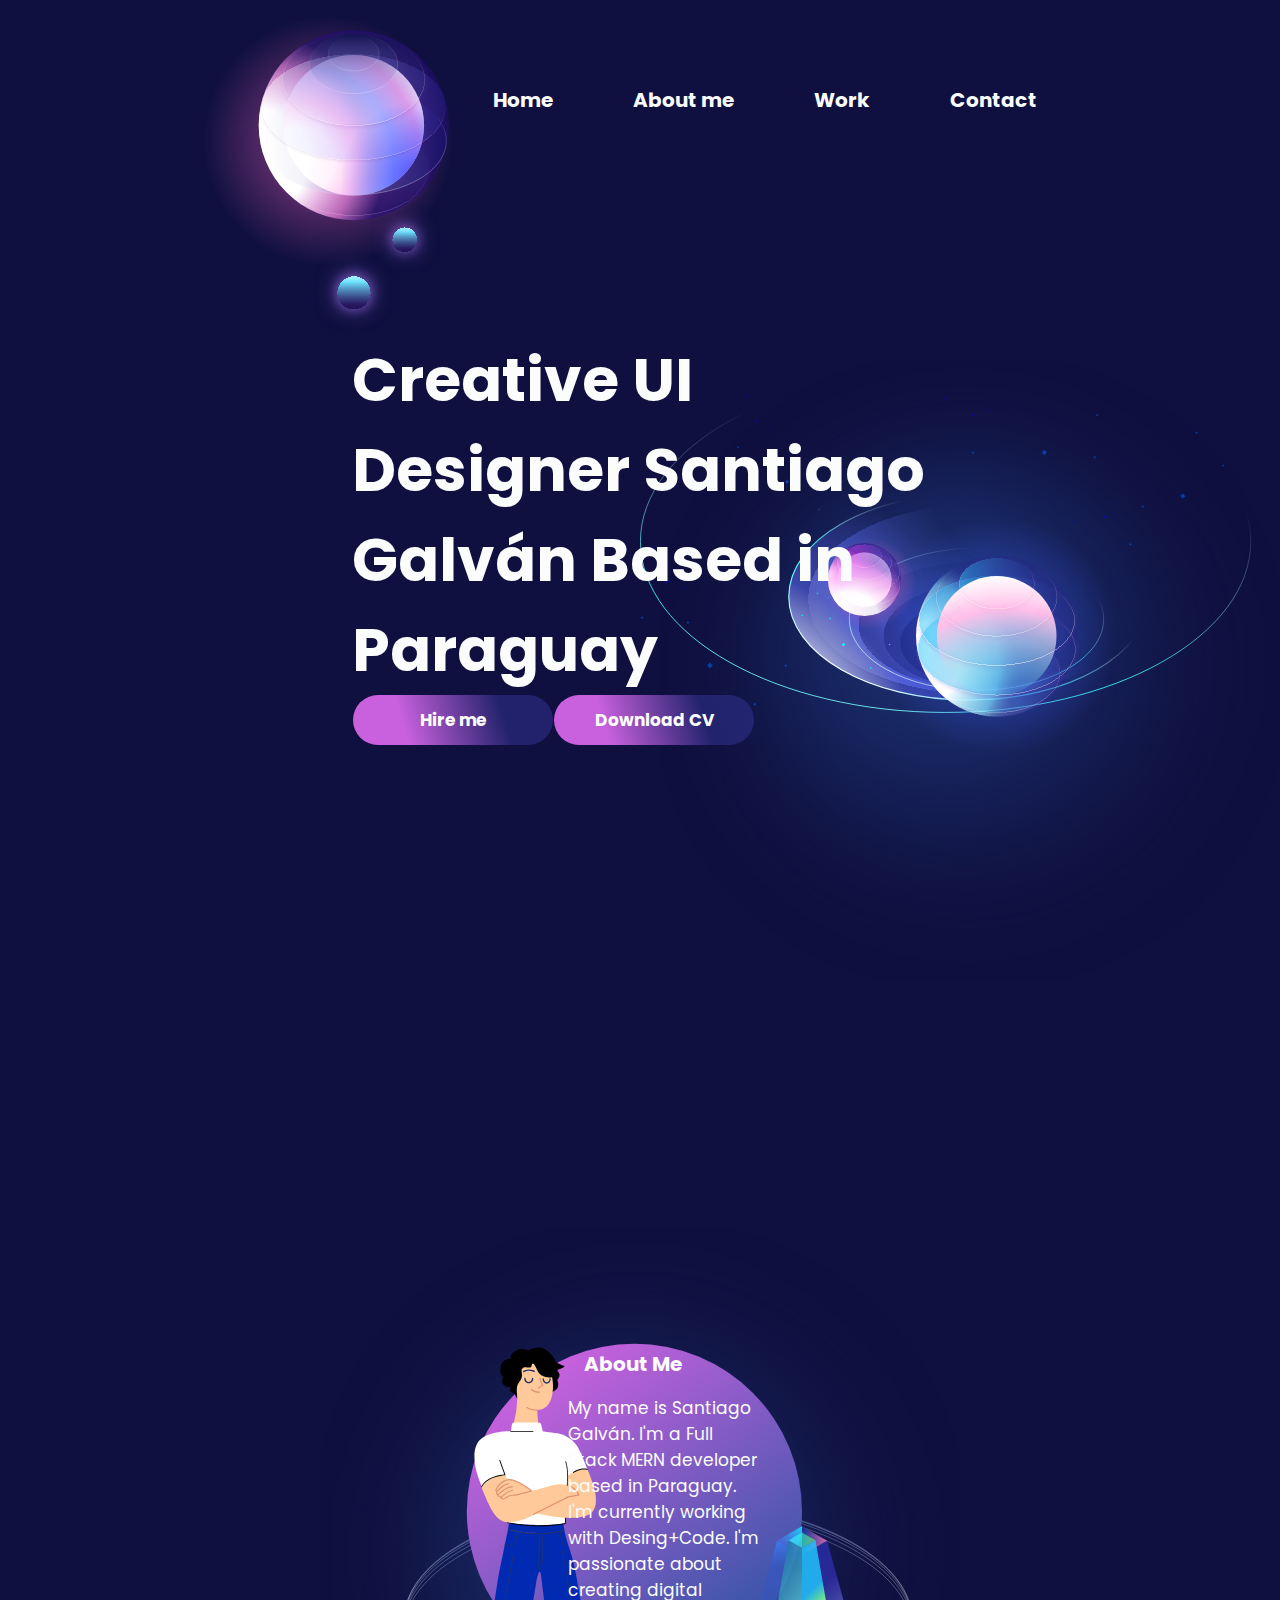
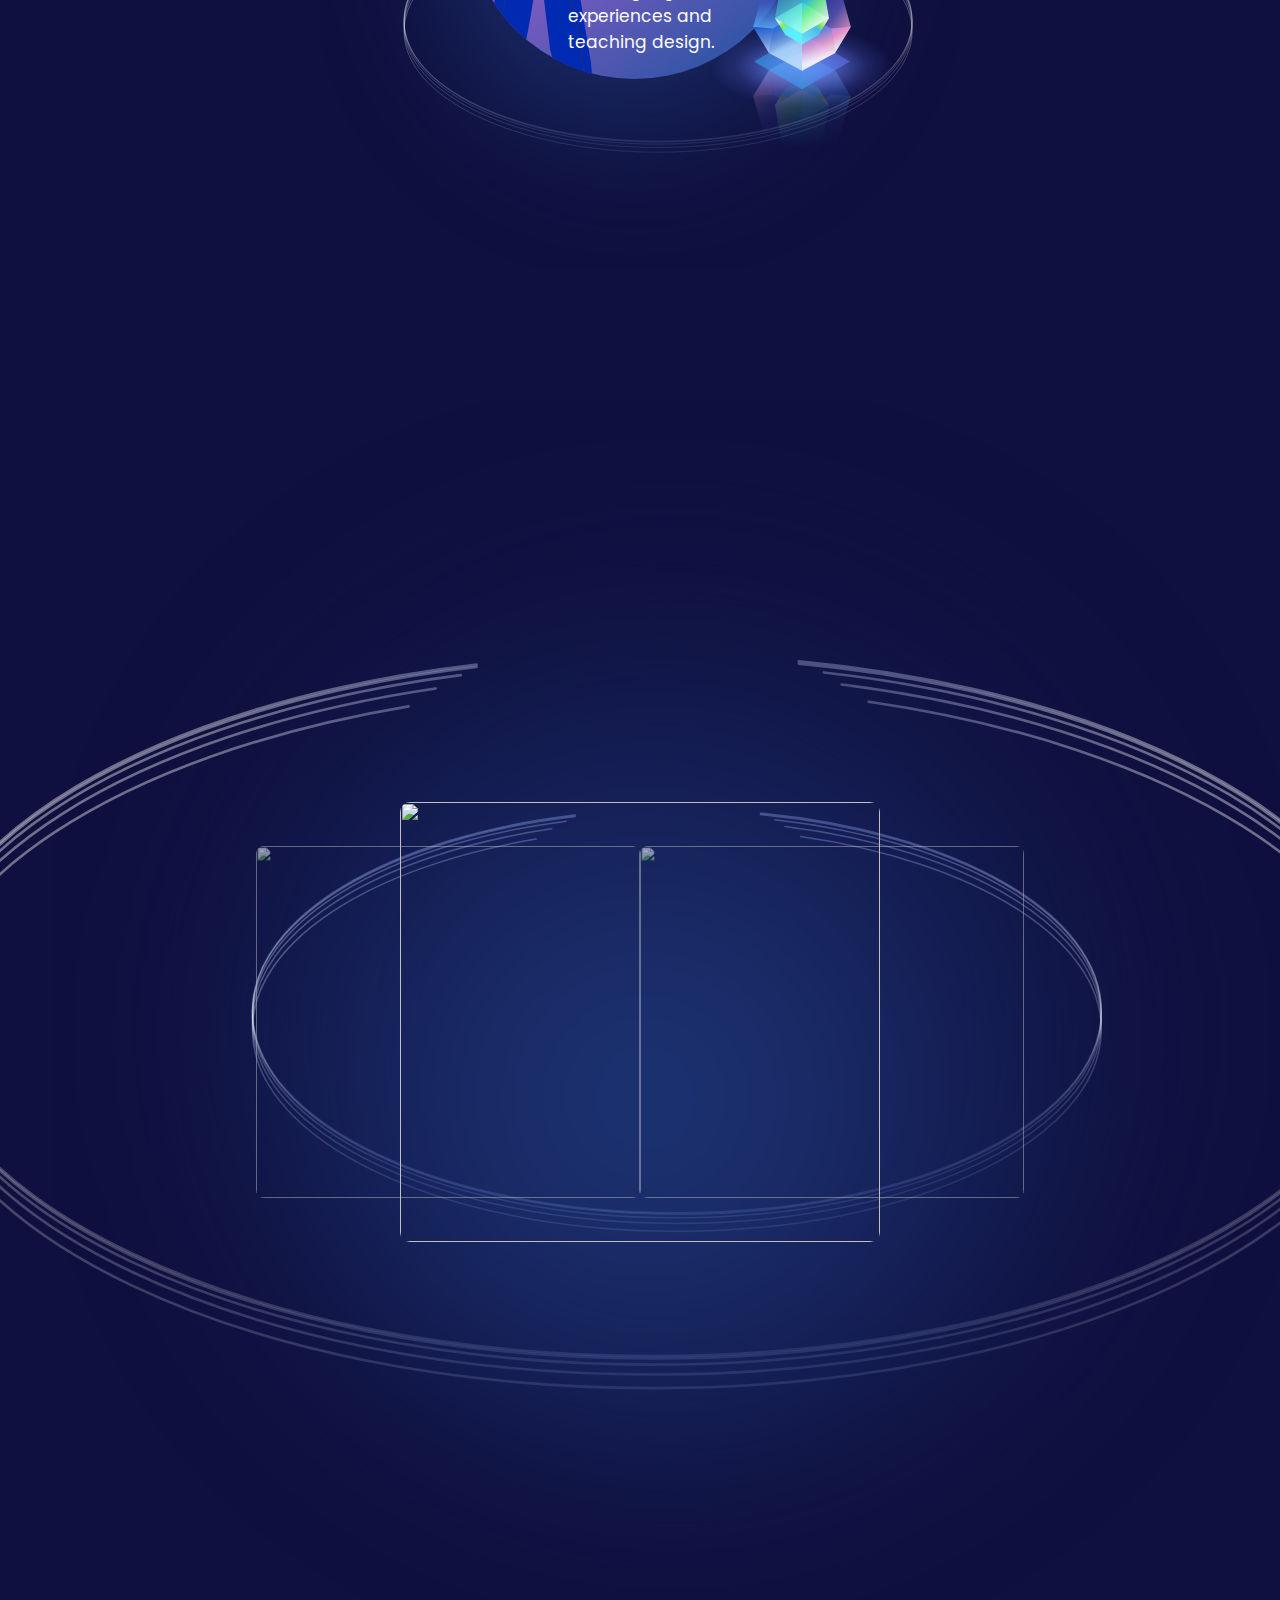
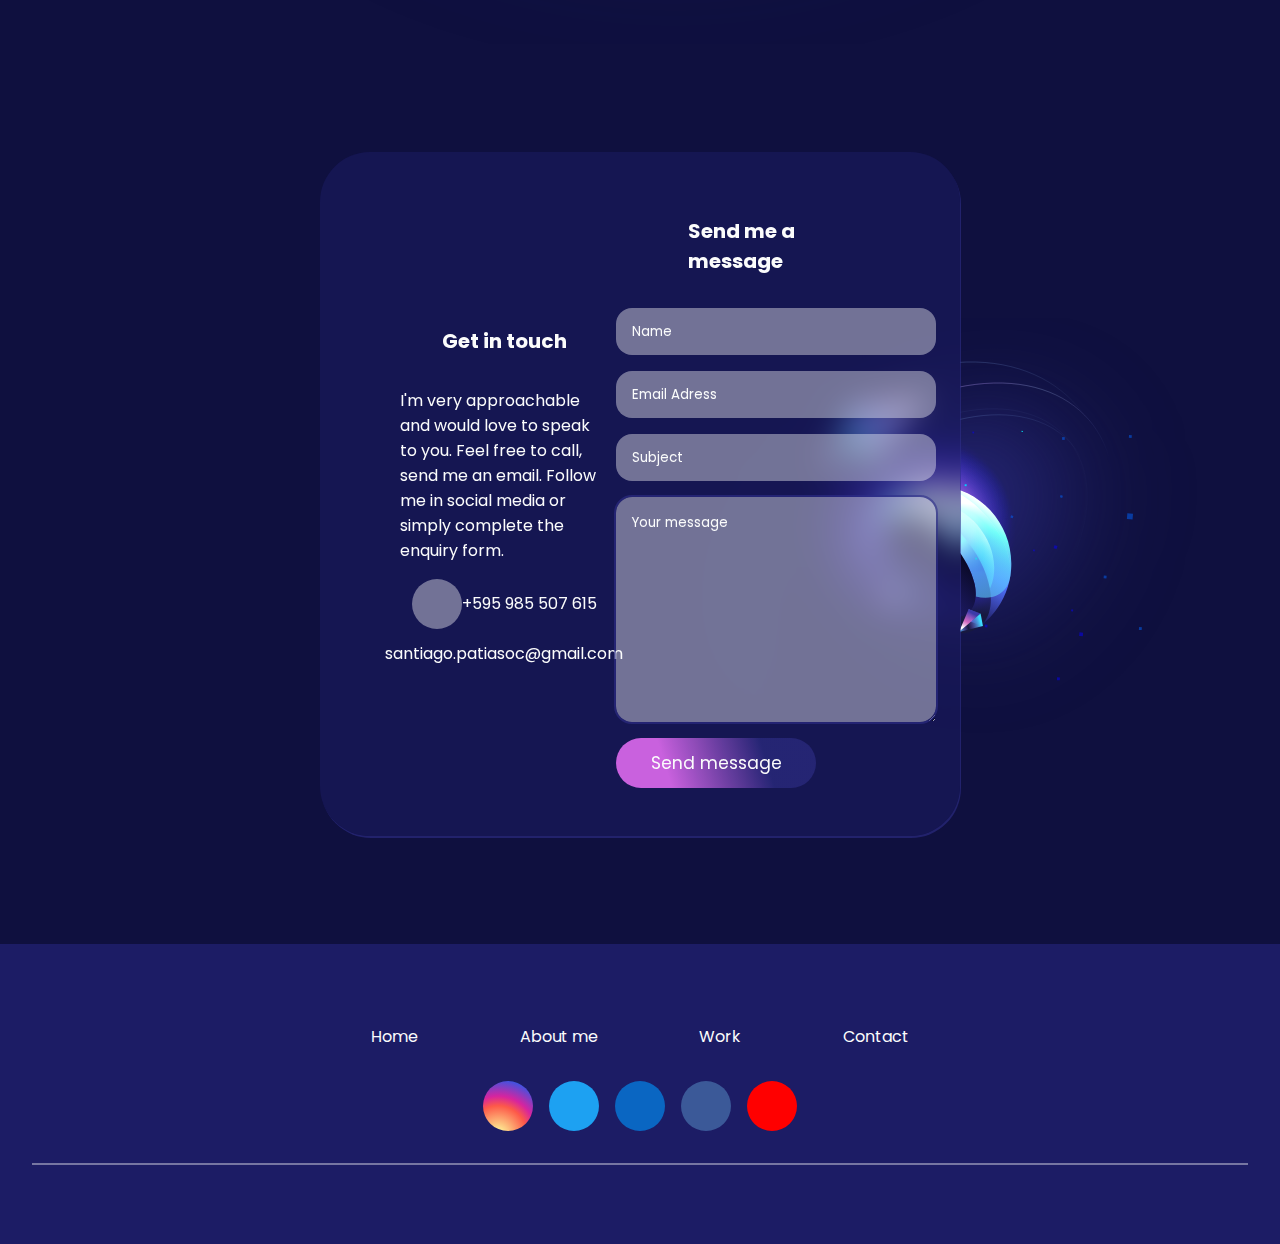
==== index.html @ 0251ba66 "1921" ====
<!DOCTYPE html>
<html lang="en">
<head>
    <meta charset="UTF-8">
    <meta http-equiv="X-UA-Compatible" content="IE=edge">
    <meta name="viewport" content="width=device-width, initial-scale=1.0">
    <link rel="stylesheet" href="./src/css/styles.css">

    <script src="https://kit.fontawesome.com/a4b82f8149.js" crossorigin="anonymous"></script>
    <!-- <script src="https://code.jquery.com/jquery-3.5.1.min.js" integrity="sha256-9/aliU8dGd2tb6OSsuzixeV4y/faTqgFtohetphbbj0=" crossorigin="anonymous"></script> -->
    <!-- borrar -->

    <title>Santiago's Portfolio</title>
</head>
<body>

    <!-- <div id="particles-js"> -->
    <!-- borrar -->

    <header>
        <!-- <div class="icon_close">X</div> -->
        <!-- BORRAR -->

        <span class="cont-img-header">
            <img src="./src/img/Illustration 1.svg" alt="">
        </span>
        <nav class="navbar">
            <ul>
                <li><a href="#home">Home</a></li>
                <li><a href="#about">About me</a></li>
                <li><a href="#work">Work</a></li>
                <li><a href="#contact">Contact</a></li>
            </ul>
        </nav>

    </header>

    <main>
        <!-- HOME -->
        <section id="home">
            
            <div class="home-text">
                <p>Creative UI Designer Santiago Galván Based in Paraguay</p>
                <div class="container-btn">
                    <div class="buttom">Hire me</div>
                    <div class="buttom">Download CV</div>
                </div>
            </div>

            <div class="img-container-home">
                <span class="img-home">
                    <img src="./src/img/Illustration 2.svg" alt="">
                </span>
            </div>
        </section>
        <!-- FIN_HOME -->

        <!-- ABOUT_ME -->
        <section id="about">
            <div class="aboutMe">
                <span class="aboutMe-text">
                    <h3>About Me</h3>
                    <p>My name is Santiago Galván. I'm a Full Stack MERN developer based in Paraguay. I'm currently working with Desing+Code. I'm passionate about creating digital experiences and teaching design.</p>
                </span>
            </div>
			<div class="img-container-about">
                    <img src="./src/img/Illustration - Man version.svg" alt="">
            </div>
        </section>
        <!-- FIN_ABOUT_ME -->

        <!-- MY_WORK -->
        <section id="work">
                <div class="container__slider">
                    <div class="work-container-slide">
                        <input type="radio" name="slider" id="item-1" checked>
                        <input type="radio" name="slider" id="item-2">
                        <input type="radio" name="slider" id="item-3">
            
                        <div class="cards">
                            <label class="card" for="item-1" id="selector-1">
                                <img src="https://syspree.com/wp-content/uploads/2022/09/What-is-an-interface-for-users.webp">
                            </label>
                            <label class="card" for="item-2" id="selector-2">
                                <img src="https://cdn.dribbble.com/userupload/2837889/file/original-324b267be5f0f3fc0b7f1242872d6e3b.jpg?resize=400x0">
                            </label>
                            <label class="card" for="item-3" id="selector-3">
                                <img src="https://i.pinimg.com/736x/de/cf/f0/decff0dd4cb679eb1a94dfb4b1c605c9.jpg">
                            </label>
            
                        </div>
                    </div>
                </div>
                <div class="img-container-work">
                        <img src="./src/img/Background.svg" alt="">
                </div>
    
        </section>
        <!-- FIN_MY_WORK -->
        
        <!-- CONTACT -->
        <section id="contact">
            <div class="contact-form">
                <span class="text-contact">
                    <h3>Get in touch</h3>
                    <p>
                        I'm very approachable and would love to speak to you. Feel free to call, send me an email.  Follow me in social media or simply complete the enquiry form.
                    </p>
                    <div class="contact-">
                        <div class="align">
                            <p>
                                <div class="icon">
                                    <i class="fa-solid fa-phone"></i>
                                </div>
                                +595 985 507 615
                            </p>
                        </div>
                        <div class="align">
                            <p>
                                <div class="icon">
                                    <i class="fa-solid fa-envelope"></i>
                                </div>
                                santiago.patiasoc@gmail.com
                            </p>
                        </div>
                    </div>
                </span>
                <span>
                    <h3>Send me a message</h3>
                    <form class="form-style" method="get">
                            <input class="input-form" type="text" name="name" placeholder="Name">
                            <input class="input-form" type="text" name="email" placeholder="Email Adress">
                            <input class="input-form" type="text" name="subject" placeholder="Subject">
                            <textarea class="input-form" name = "description" placeholder="Your message"></textarea>
                            <input class="buttom" type="submit" value="Send message">
                    </form>
                </span>
            </div>
            <div class="img-footer">
                <img src="./src/img/Illustration 3.svg" alt="">
            </div>
        </section>
        <!-- FIN_CONTACT -->
    </main>

    <footer>
        <nav class="navbar footer-nav">
            <ul>
                <li><a href="#home"><i class="fa-solid fa-house"></i> Home</a></li>
                <li><a href="#about"><i class="fa-solid fa-user"></i> About me</a></li>
                <li><a href="#work"><i class="fa-solid fa-briefcase"></i> Work</a></li>
                <li><a href="#contact"><i class="fa-solid fa-phone"></i> Contact</a></li>
            </ul>
        </nav>
        <nav class="navbar footer-nav footer-nav__icons">
            <ul>
                <li><a href=""><i class="fa-brands fa-instagram"></i></a></li>
                <li><a href=""><i class="fa-brands fa-twitter"></i></a></li>
                <li><a href=""><i class="fa-brands fa-linkedin-in"></i></a></li>
                <li><a href=""><i class="fa-brands fa-facebook-f"></i></a></li>
                <li><a href=""><i class="fa-brands fa-youtube"></i></a></li>
            </ul>
        </nav>
        <hr>
    </footer>

    <!-- </div> -->
    <!-- <script src="./js/app.js"></script>
    <script src="./js/plugins/particles.js"></script>
    <script src="./js/plugins/app.js"></script> -->
    <!-- borrar -->

</body>
</html>
---- src/css/styles.css ----
@import url('https://fonts.googleapis.com/css2?family=Poppins&display=swap');

:root{
    --DefaultBG:#0F103F;
    --PrimaryContainerBG:#1C1C65;
    --SubtleBorder:rgba(47, 47, 138, 0.6);
    --PlaceHolderText:rgba(255, 255, 255, 0.4);
    --ElementContrast:rgb(181 249 253 / 0.42);
    --TertiaryText:rgba(0, 0, 0, 0.3);
    --SecondaryIcons:#C961DE;
    --SecondaryIt:#2954A3;
    --ElementConstrast:#FFFFFF;

    --MainTittle:60px;
    --title1:30px;
    --title2:20px;
    --Paragraf:17px;
    --text: #FBFCFC;
}

*{
    margin: 0;
    padding: 0;
    box-sizing: border-box;
}

body{
    background-color: #0F103F;
    font-family: 'Poppins', sans-serif;
    color: var(--text);
}

div{
    width: 100%;
    display: flex;
}

section{
    min-height: 100vh;
    min-width: 90vw;
    display: flex;
    justify-content: center;
    align-items: center;
    position: relative;
}

img{
    width: 100%;
}

a{
    text-decoration: none;
    color: var(--text);
}

h3{
    font-size: var(--title2);
    padding: 1rem;
}

hr{
    width: 95%;
    margin: 0 auto;
    border: 0.5px solid var(--PlaceHolderText);
}

body::-webkit-scrollbar{
    width: 10px;
    height: 10px;
}

body::-webkit-scrollbar-thumb{
    background: var(--PrimaryContainerBG);
}

body::-webkit-scrollbar-track{
    opacity: 0;
}

/* HEADER */

header{
    font-size: var(--title2);
    font-weight: bold;

    height: 200px;
    width: 100%;
    display: flex;
    flex-direction: row;
    justify-content:center;
    padding: 1rem;
}

.cont-img-header{
    justify-content: flex-start;
    width: 20%;
}

.navbar{
    width: 50%;
    display: flex;
    align-items: center;
}

.navbar ul{
    width: 100%;
    display: flex;
    justify-content: space-around;
    list-style: none;
}
/* FIN_HEADER */

/* HOME */
#home{
    overflow: hidden;
}

.home-text{
    font-size: var(--MainTittle);
    font-weight: bold;
    text-align: left;
    height: 70vh;
    width: 45vw;
    flex-direction: column;
    position: relative;z-index: 3;
}

.container-btn{
    display: flex;
    justify-content: space-around;
    position: relative;
    width: 70%;
}

.buttom{
    width: 200px;
    height: 50px;
    background:var(--SecondaryIcons);
    background: linear-gradient(73deg, var(--SecondaryIcons) 26%, var(--SubtleBorder) 74%);
    border-radius: 50px;
    border: 10px;
    font-size: var(--Paragraf);
    display: grid;
    place-content: center;
    position: relative;
    color: var(--text);
    font-family: 'Poppins', sans-serif;
}

.buttom:hover {
    background:var(--SubtleBorder);
    background: linear-gradient(73deg, var(--SubtleBorder) 26%, var(--SecondaryIcons) 74%);
}

.img-container-home{
    width: 50%;

    display: flex;
    align-items: flex-end;
    justify-content: flex-end;
    position: absolute;z-index: 2;
    margin-bottom: 0;
    right: 0;
}

.img-home{
    width: 50vw;
    max-width: 50vw;
    min-width: 10vw;

    margin-bottom: 0;
    right: 0;
}
/* FIN_HOME */

/* ABOUT_ME */

#about{
    align-items: center;
    justify-content: center;
    overflow: hidden;
    position: relative;
}

.aboutMe{
    display: grid;
    place-content: center;
}

.aboutMe-text{
    display: flex;
    flex-direction: column;
    justify-content: flex-start;
    align-items: flex-start;
    position: relative;z-index: 2;
    margin: -1rem 0 6rem 3rem;
}

.aboutMe h3{
    text-align: left;
    font-size: var(--title2);
    padding-bottom: 1rem;
}

.aboutMe p{
    text-align: left;
    font-size: var(--Paragraf);
    max-width: 15vw;
}

.img-container-about{
    position: absolute;z-index: 1;
    align-self: center;
    width: 50vw;
}
/* FIN_ABOUT_ME */

/* MY_WORK */  
.img-container-work{
    position: relative;z-index: -1;
    align-self: center;
    width: 100%;
}

.container__slider{
    max-width: 1000px;
    height: 500px;
    margin: auto;
    display: flex;
    align-items: center;
    justify-content: center;
    padding: 30px 10px;
    position: absolute;z-index: 0;
}

input[type=radio]{
    display: none;
}

.work-container-slide{
    width: 100%;
    max-width: 800px;
    height: 100%;
    max-height: 600px;
    transform-style: preserve-3d;
    display: flex;
    justify-content: center;
    align-items: center;
}

.cards{
    position: relative;
    width: 100%;
    height: 100%;
}

.card{
    position: absolute;
    width: 60%;
    height: 100%;
    left: 0;
    right: 0;
    margin: auto;
    cursor: pointer;
    transition: transform 0.4s cubic-bezier(0.165, 0.84, 0.44, 1);
}

#work img{
    width: 100%;
    height: 100%;
    border-radius: 10px;
    -o-object-fit: cover;
    object-fit: cover;
}


#item-2:checked ~ .cards #selector-1,
#item-1:checked ~ .cards #selector-3,
#item-3:checked ~ .cards #selector-2{
    transform: translateX(-40%) scale(0.8);
    opacity: 0.6;
    z-index: 0;
}

#item-3:checked ~ .cards #selector-1,
#item-1:checked ~ .cards #selector-2,
#item-2:checked ~ .cards #selector-3{
    transform: translateX(40%) scale(0.8);
    opacity: 0.6;
    z-index: 0;
}

#item-1:checked ~ .cards #selector-1,
#item-2:checked ~ .cards #selector-2,
#item-3:checked ~ .cards #selector-3{
    transform: translateX(0) scale(1);
    z-index: 1;
}

/* FIN_MY_WORK */

/* CONTACT */
#contact{
    justify-content: center;
    align-items: center;
    position: relative;
    overflow: hidden;
}

.contact-form{
    background-color: rgba(28, 28, 101, 0.5);
    -webkit-backdrop-filter: blur(15px);
    backdrop-filter: blur(15px);

    box-shadow: 1px 2px var(--SubtleBorder);
    width: 50vw;
    height: 60%;
    padding: 3rem;
    border-radius: 50px;
    display: flex;
    align-items: stretch;
    position: relative;z-index: 3;
}

.contact-form span{
    display: flex;
    width: 50%;
    align-items: center;
    justify-content: center;
    flex-direction: column;
    gap: 1rem;
    padding: 0 2rem;
}

.contact-{
    display: flex;
    flex-direction: column;
}

.align{
    flex-direction: row;
    align-items: center;
    justify-content: center;
}

.form-style{
    display: flex;
    gap: 1rem;
    flex-direction: column;
    align-items: flex-start;
}

.input-form{
    padding: 1rem;
    border-radius: 1rem;
    background: var(--PlaceHolderText);
    border: 0px;
    width: 25vw;
}

textarea{
    height: 25vh;
}

textarea, input:focus{
    outline: 2px solid var(--SubtleBorder);
}

::placeholder{
    color: var(--text);
    font-family: 'Poppins', sans-serif;
}

.img-footer{
    position: absolute;z-index: 2;
    overflow: hidden;
    width: 50vw;
    min-width: 20vw;
    margin-bottom: 0;
    right: 0;
}

/* FIN-CONTACT */

/* FOOTER */
footer{
    height: 300px;
    width: 100%;
    background-color: var(--PrimaryContainerBG);
    position: absolute;z-index: 1;
    display: flex;
    flex-direction: column;
    gap: 2rem;
    justify-content: center;
}

.footer-nav{
    width: 100%;
    justify-content: center;
}

.footer-nav ul{
    width: 50%;
}

.footer-nav__icons ul li i{
    width: 50px;
    height: 50px;
    border-radius: 100px;
    display: grid;
    place-content: center;
    font-size: 35px;
}

.footer-nav__icons ul{
    justify-content: center;
    gap: 1rem;
}

.fa-instagram{
    background: #d6249f;
    background: radial-gradient(circle at 30% 107%, #fdf497 0%, #fdf497 5%, #fd5949 45%,#d6249f 60%,#285AEB 90%);
}

.fa-twitter{
    background-color: #1DA1F2;
}

.fa-linkedin-in{
    background-color: #0A66C2;
}

.fa-facebook-f{
    background-color: #3b5998;
}
.fa-youtube{
    background-color: #FF0000;
}

.icon{
    width: 50px;
    height: 50px;
    background-color: var(--PlaceHolderText);
    border-radius: 30px;
    display: grid;
    place-content: center;
}

@media screen and (max-width: 600px) {
    body {
        background-color: olive;
    }
}
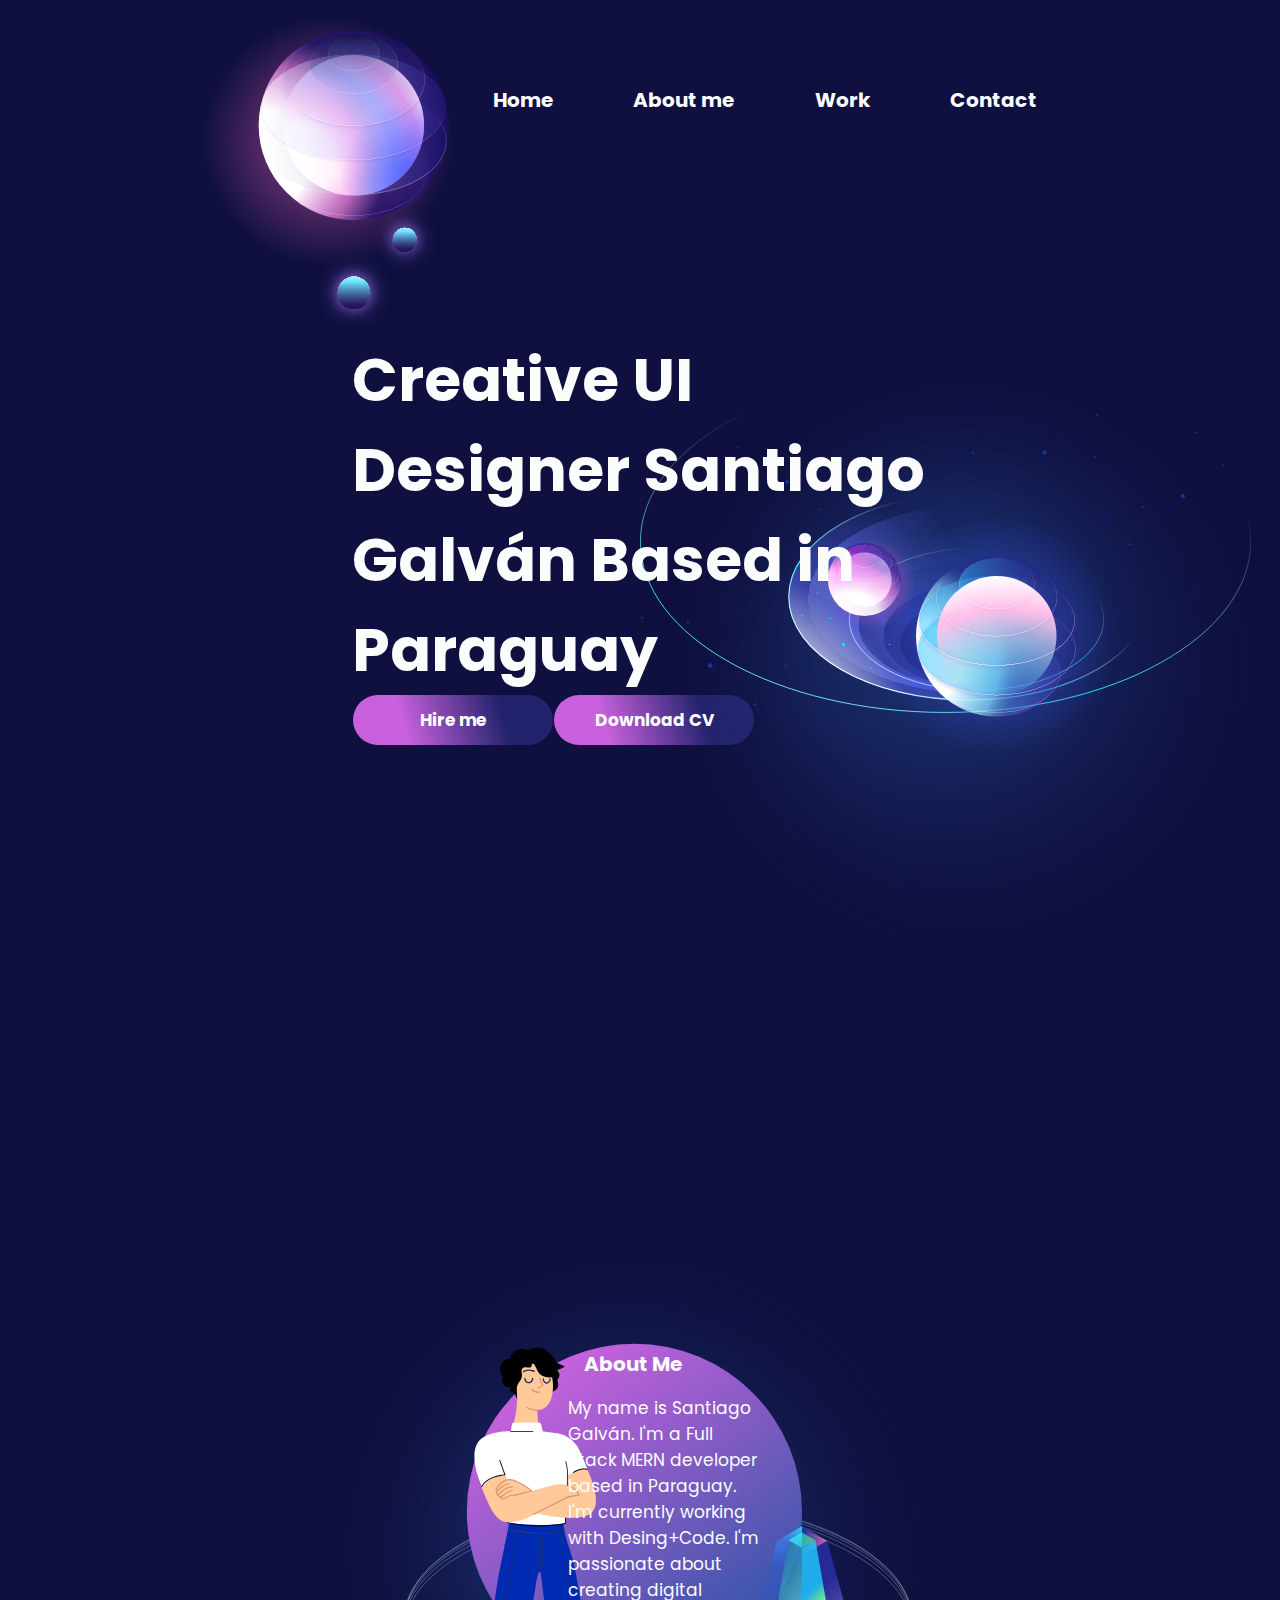
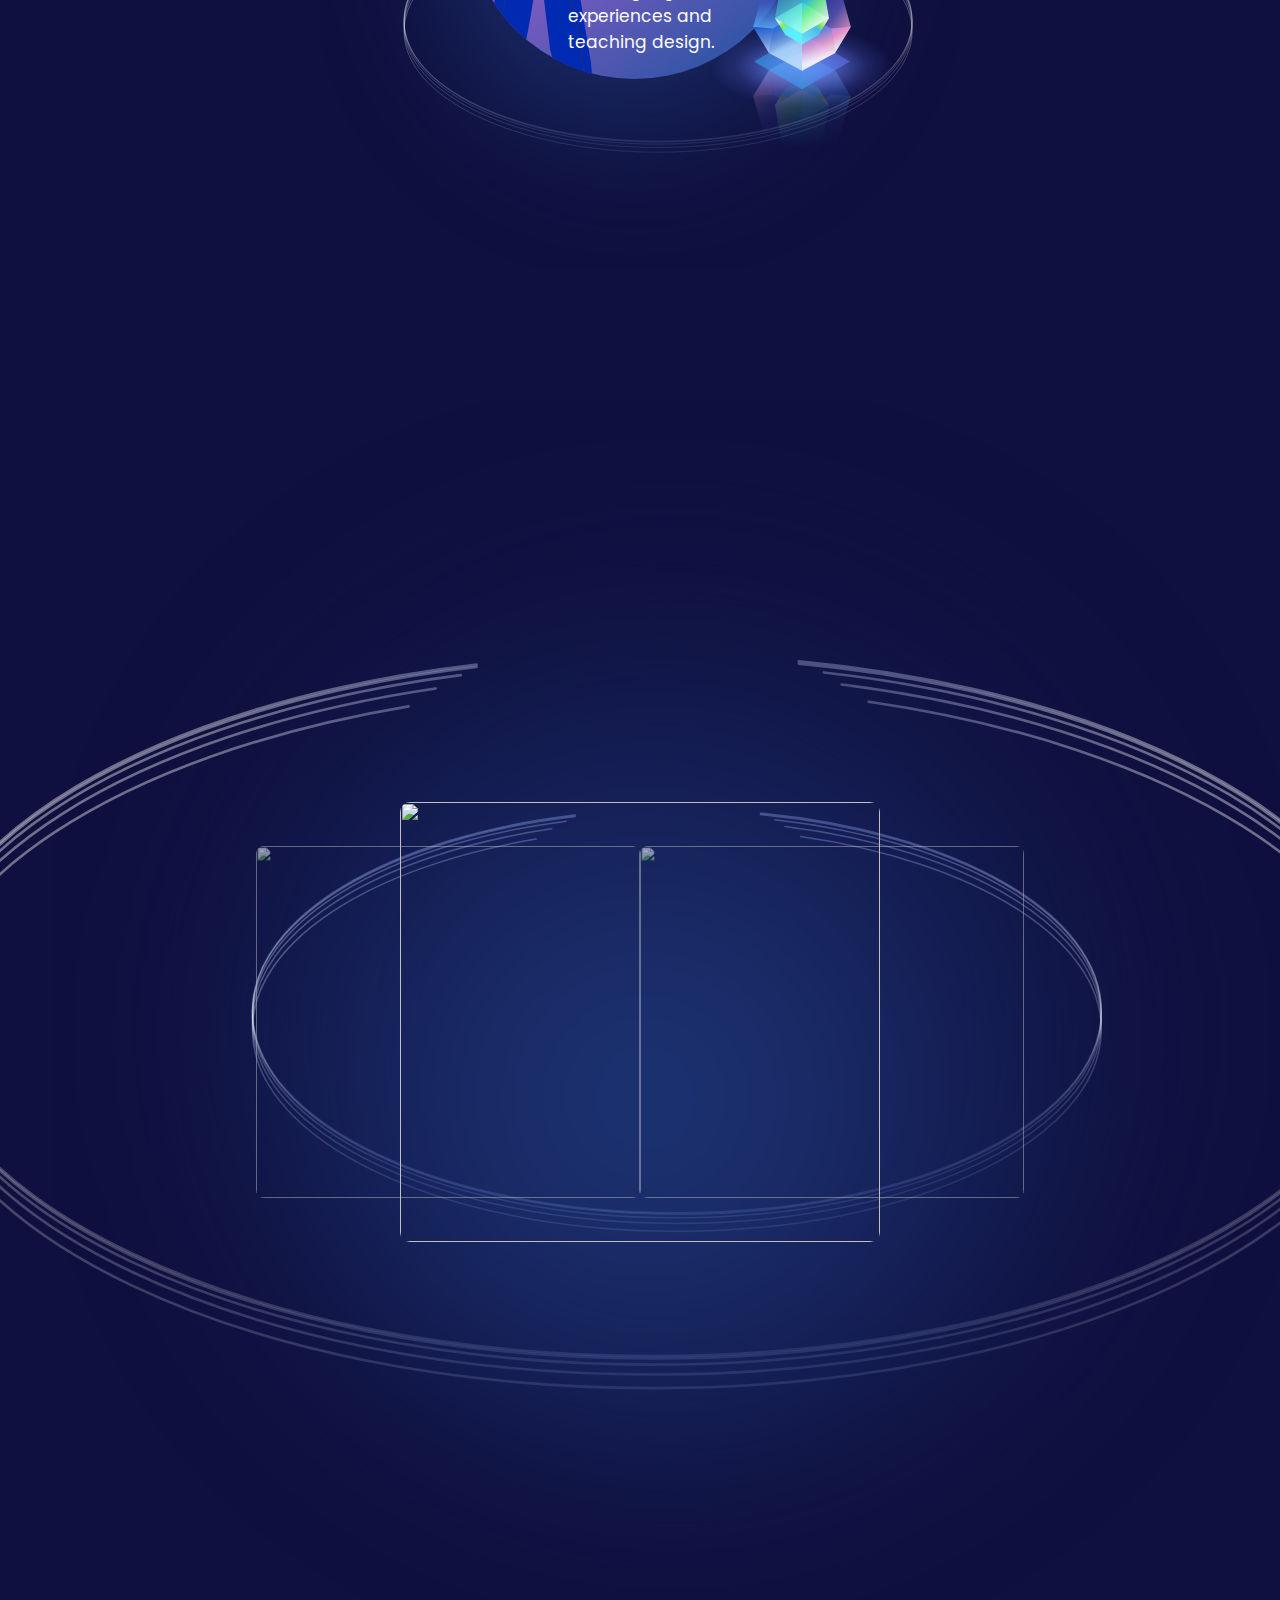
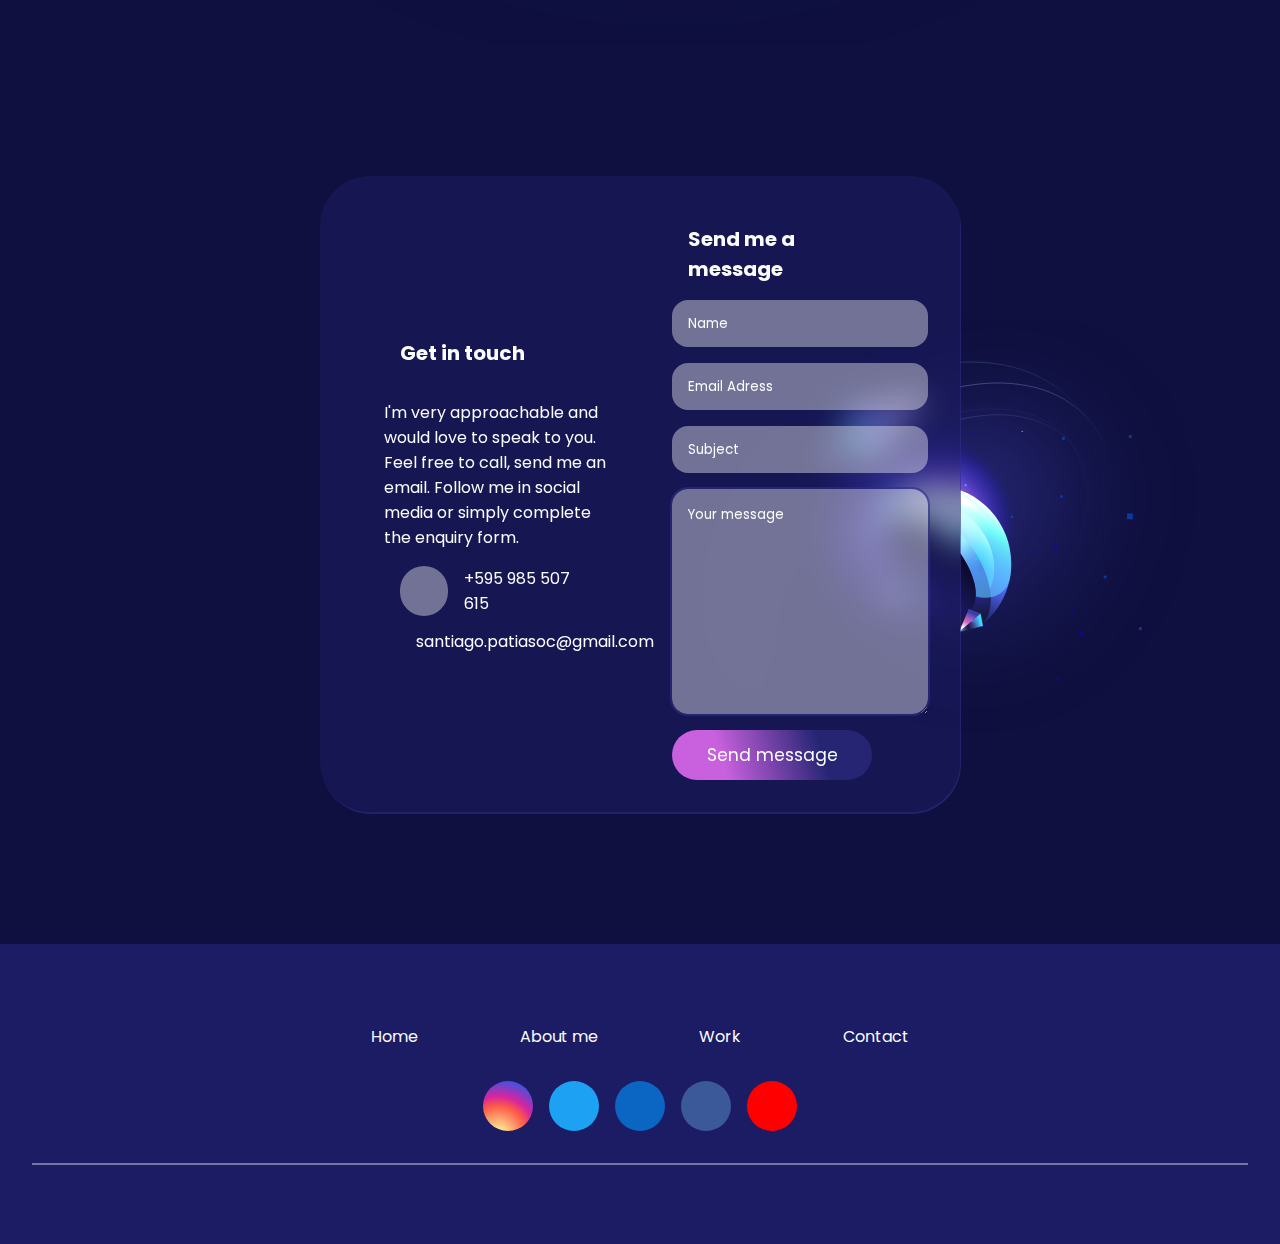
==== commit df96ab37: "0056" ====
--- a/index.html
+++ b/index.html
@@ -106,18 +106,18 @@
                     <p>
                         I'm very approachable and would love to speak to you. Feel free to call, send me an email.  Follow me in social media or simply complete the enquiry form.
                     </p>
-                    <div class="contact-">
-                        <div class="align">
+                    <div class="text-contact-container-icons">
+                        <div class="text-contact-container-align-icons">
                             <p>
-                                <div class="icon">
+                                <div class="icon text-contact-icons">
                                     <i class="fa-solid fa-phone"></i>
                                 </div>
                                 +595 985 507 615
                             </p>
                         </div>
-                        <div class="align">
+                        <div class="text-contact-container-align-icons">
                             <p>
-                                <div class="icon">
+                                <div class="icon text-contact-icons">
                                     <i class="fa-solid fa-envelope"></i>
                                 </div>
                                 santiago.patiasoc@gmail.com
@@ -132,7 +132,7 @@
                             <input class="input-form" type="text" name="email" placeholder="Email Adress">
                             <input class="input-form" type="text" name="subject" placeholder="Subject">
                             <textarea class="input-form" name = "description" placeholder="Your message"></textarea>
-                            <input class="buttom" type="submit" value="Send message">
+                            <input class="buttom buttom-form-contact" type="submit" value="Send message">
                     </form>
                 </span>
             </div>
--- a/src/css/styles.css
+++ b/src/css/styles.css
@@ -15,7 +15,9 @@
     --title1:30px;
     --title2:20px;
     --Paragraf:17px;
+
     --text: #FBFCFC;
+    --mediaText:12px;
 }
 
 *{
@@ -94,6 +96,7 @@
 .cont-img-header{
     justify-content: flex-start;
     width: 20%;
+    min-width: 250px;
 }
 
 .navbar{
@@ -108,6 +111,16 @@
     justify-content: space-around;
     list-style: none;
 }
+
+@media screen and (max-width: 600px){
+    .cont-img-header{
+        position: relative;z-index: 3;
+        width: 250px;
+        margin-top: -100px;
+        margin-left: -300px;
+    } 
+}
+
 /* FIN_HEADER */
 
 /* HOME */
@@ -171,6 +184,23 @@
     margin-bottom: 0;
     right: 0;
 }
+
+@media screen and (max-width: 600px){
+    .home-text{
+        font-size: var(--title1);
+        width: 100%;
+    }
+
+    .buttom{
+        width: 100px;
+        height: 25px;
+        font-size: var(--mediaText);
+    }
+    .img-container-home{
+        display: none;
+    }
+}
+
 /* FIN_HOME */
 
 /* ABOUT_ME */
@@ -213,6 +243,8 @@
     align-self: center;
     width: 50vw;
 }
+
+
 /* FIN_ABOUT_ME */
 
 /* MY_WORK */  
@@ -315,7 +347,7 @@
     box-shadow: 1px 2px var(--SubtleBorder);
     width: 50vw;
     height: 60%;
-    padding: 3rem;
+    padding: 2rem;
     border-radius: 50px;
     display: flex;
     align-items: stretch;
@@ -325,22 +357,36 @@
 .contact-form span{
     display: flex;
     width: 50%;
-    align-items: center;
+    align-items: flex-start;
     justify-content: center;
     flex-direction: column;
+    padding: 0 2rem;
+}
+
+.text-contact{
+    display: flex;
     gap: 1rem;
-    padding: 0 2rem;
-}
-
-.contact-{
+}
+
+.text-contact-container-icons{
     display: flex;
     flex-direction: column;
 }
 
-.align{
+.text-contact-container-align-icons{
     flex-direction: row;
     align-items: center;
-    justify-content: center;
+    justify-content: flex-start;
+    gap: 1rem;
+}
+
+.text-contact-icons{
+    width: 50px;
+    height: 50px;
+    background-color: var(--PlaceHolderText);
+    border-radius: 30px;
+    display: grid;
+    place-content: center;
 }
 
 .form-style{
@@ -355,7 +401,7 @@
     border-radius: 1rem;
     background: var(--PlaceHolderText);
     border: 0px;
-    width: 25vw;
+    width: 20vw;
 }
 
 textarea{
@@ -380,6 +426,47 @@
     right: 0;
 }
 
+@media screen and (max-width: 700px){
+    #contact{
+        display: grid;
+        place-content: center;
+        height: 180vh;
+    }
+
+    .contact-form{
+        flex-direction: column;
+        width: 85%;
+        height: 100%;
+        margin: auto;
+    }
+    .contact-form span{
+        width: 100%;
+    }
+
+    .text-contact-icons{
+        background-color: var(--PlaceHolderText);
+        display: grid;
+        place-content: center;
+    }
+
+    .input-form{
+        width: 70vw;
+    }
+
+    .buttom-form-contact{
+        width: 200px;
+        height: 50px;
+        font-size: var(--Paragraf);
+    }
+
+    .img-footer{
+        position: absolute;z-index: 2;
+        width: 200vw;
+        margin-bottom: -950px;
+        margin-right: -400px;
+    }
+}
+
 /* FIN-CONTACT */
 
 /* FOOTER */
@@ -437,17 +524,6 @@
     background-color: #FF0000;
 }
 
-.icon{
-    width: 50px;
-    height: 50px;
-    background-color: var(--PlaceHolderText);
-    border-radius: 30px;
-    display: grid;
-    place-content: center;
-}
-
 @media screen and (max-width: 600px) {
-    body {
-        background-color: olive;
-    }
+    
 }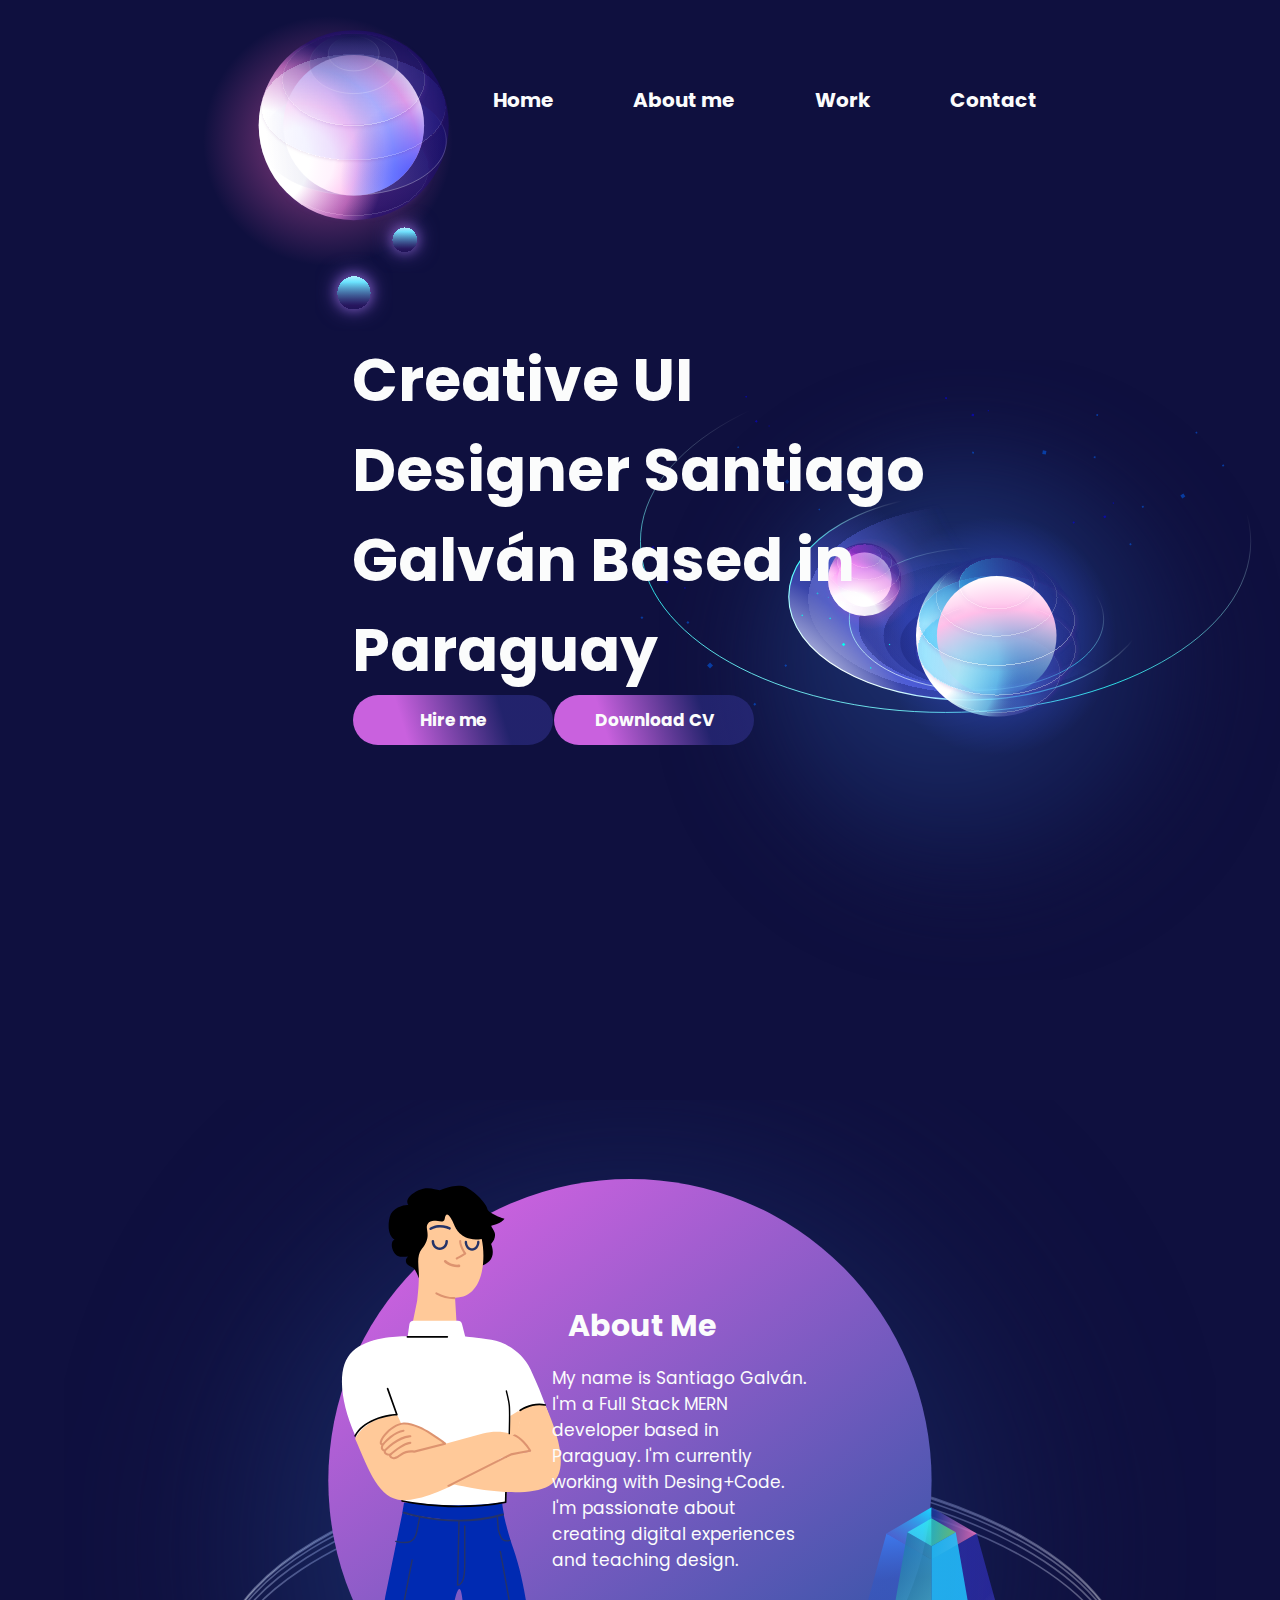
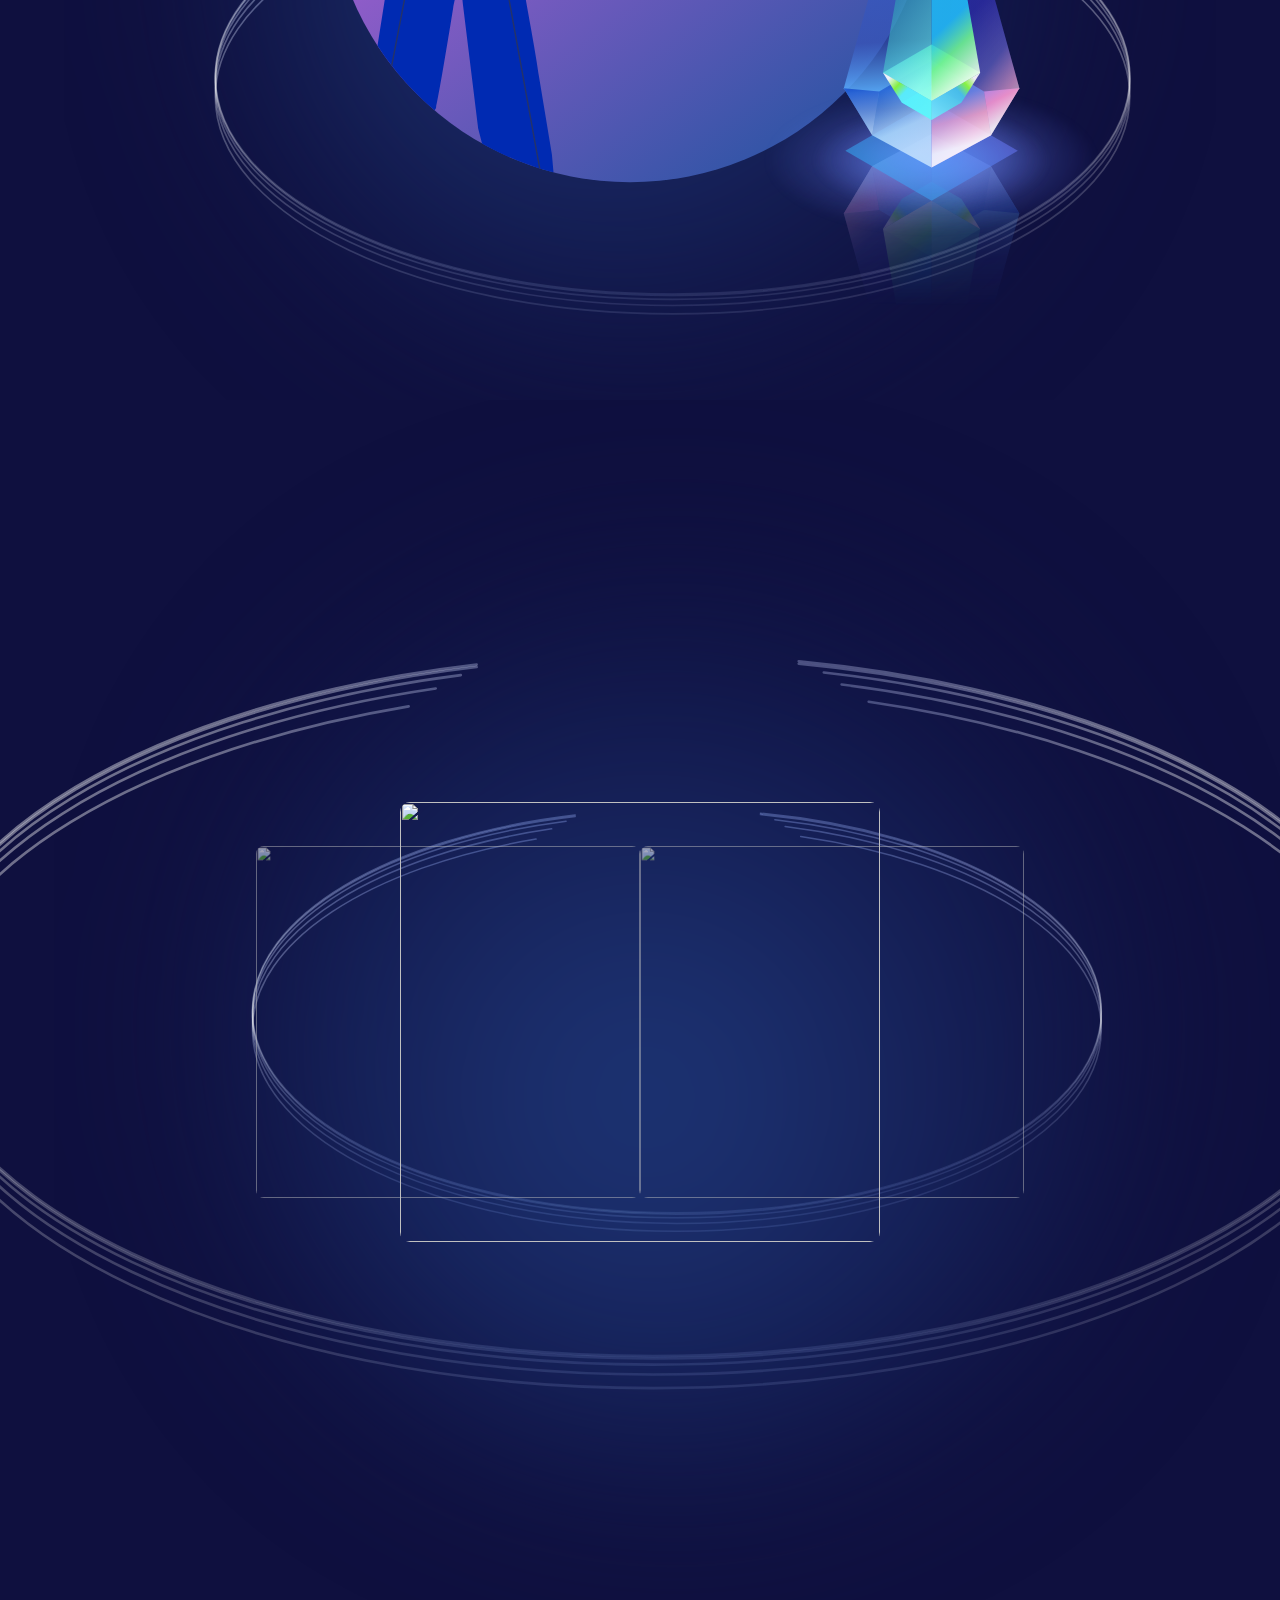
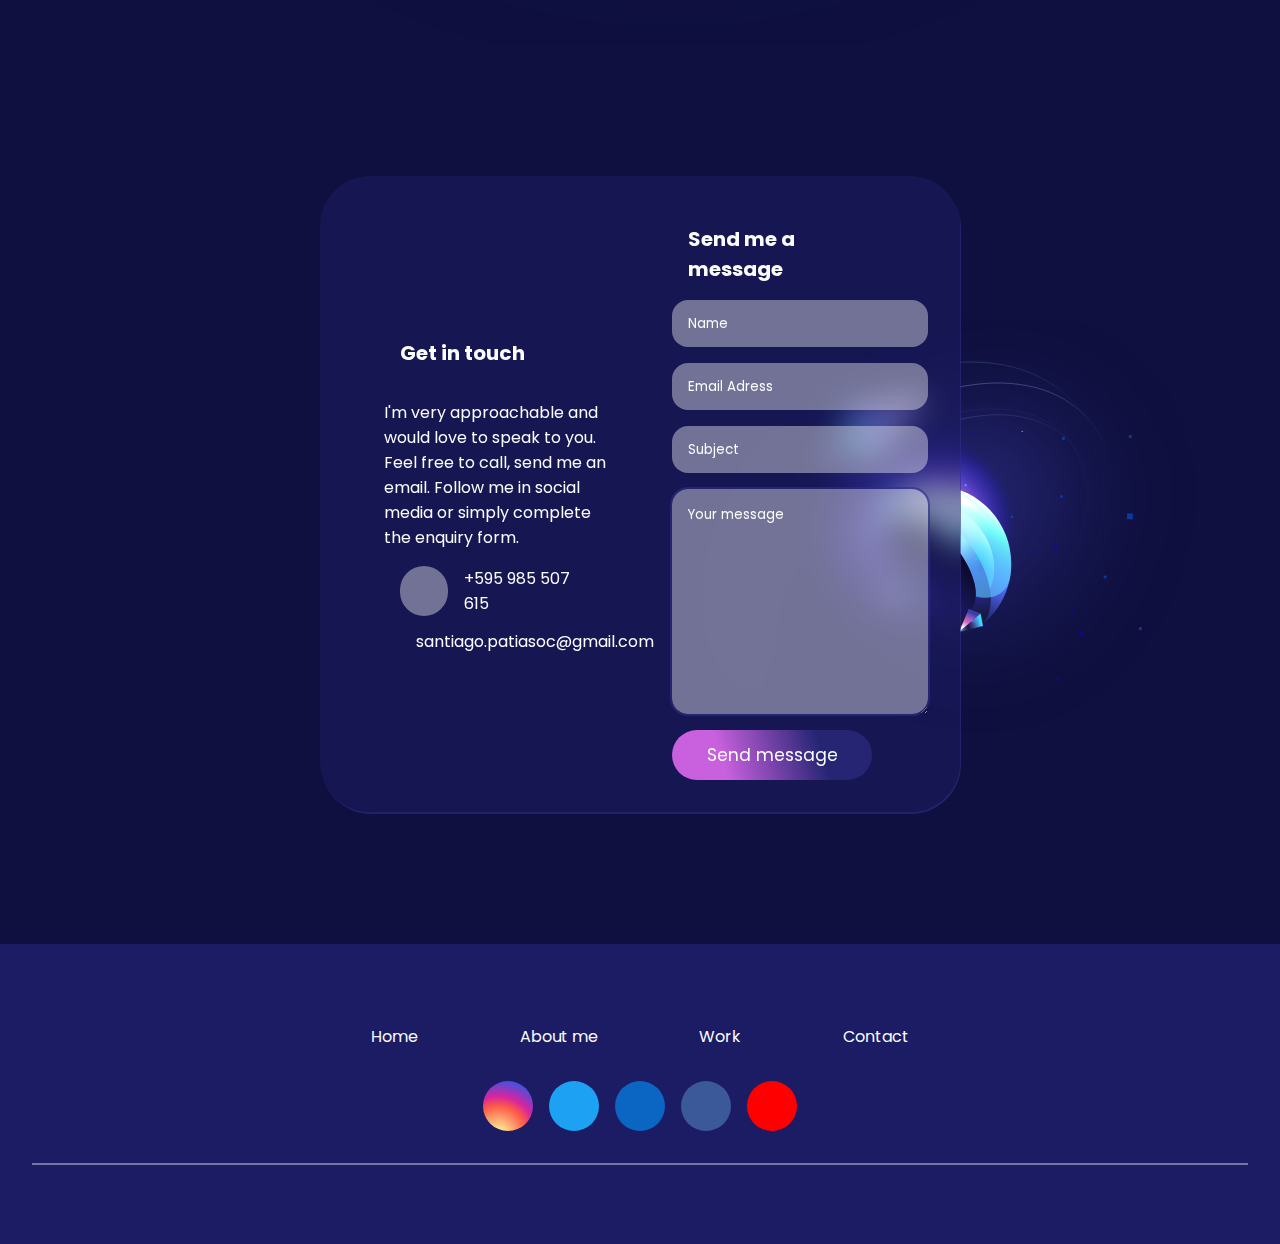
==== commit b12a322a: "2020" ====
--- a/index.html
+++ b/index.html
@@ -20,20 +20,24 @@
     <header>
         <!-- <div class="icon_close">X</div> -->
         <!-- BORRAR -->
-
         <span class="cont-img-header">
             <img src="./src/img/Illustration 1.svg" alt="">
         </span>
-        <nav class="navbar">
-            <ul>
+        <nav class="navbar navbar-header">
+            <ul id="main-menu" class="main-menu">
                 <li><a href="#home">Home</a></li>
                 <li><a href="#about">About me</a></li>
                 <li><a href="#work">Work</a></li>
                 <li><a href="#contact">Contact</a></li>
             </ul>
         </nav>
-
+        <div id="toggle_menu" class="toggle-menu">
+            <i class="fa-solid fa-bars"></i>
+        </div>
     </header>
+    <span class="cont-img-header-media">
+        <img src="./src/img/Illustration 1.svg" alt="">
+    </span>
 
     <main>
         <!-- HOME -->
@@ -58,10 +62,10 @@
         <!-- ABOUT_ME -->
         <section id="about">
             <div class="aboutMe">
-                <span class="aboutMe-text">
+                <!-- <div class="aboutMe-text"> -->
                     <h3>About Me</h3>
                     <p>My name is Santiago Galván. I'm a Full Stack MERN developer based in Paraguay. I'm currently working with Desing+Code. I'm passionate about creating digital experiences and teaching design.</p>
-                </span>
+                <!-- </div> -->
             </div>
 			<div class="img-container-about">
                     <img src="./src/img/Illustration - Man version.svg" alt="">
@@ -144,7 +148,7 @@
     </main>
 
     <footer>
-        <nav class="navbar footer-nav">
+        <nav class="navbar footer-nav footer-nav-our">
             <ul>
                 <li><a href="#home"><i class="fa-solid fa-house"></i> Home</a></li>
                 <li><a href="#about"><i class="fa-solid fa-user"></i> About me</a></li>
@@ -169,6 +173,6 @@
     <script src="./js/plugins/particles.js"></script>
     <script src="./js/plugins/app.js"></script> -->
     <!-- borrar -->
-
+    <script src="./src/js/header.js"></script>
 </body>
 </html>--- a/src/css/styles.css
+++ b/src/css/styles.css
@@ -112,15 +112,72 @@
     list-style: none;
 }
 
+
+@media screen and (min-width: 601px){
+    .toggle-menu{
+        display: none;
+    }
+    
+    .cont-img-header-media{
+        display: none;
+    }
+}
+
+
 @media screen and (max-width: 600px){
     .cont-img-header{
-        position: relative;z-index: 3;
-        width: 250px;
-        margin-top: -100px;
-        margin-left: -300px;
-    } 
-}
-
+        display: none;
+    }
+
+    .cont-img-header-media{
+        position: absolute;z-index: 3;
+        width: 300px;
+        margin-top: -300px; 
+        margin-left: -150px;
+        overflow: hidden;
+    }
+
+    header{
+        display: flex;
+        justify-content: center;
+        padding: 0;
+        overflow: hidden;
+    }
+
+    .navbar-header{
+        flex-direction: column;
+    }
+
+    .navbar-header ul{
+        width: 100%;
+        height: 100%;
+        display: flex;
+        flex-direction: column;
+        padding: 1rem;
+        margin-right: 5rem;
+    }
+
+    .main-menu{
+        transition: transform 0.5s;
+        transform: translateY(-100%);
+    }
+
+    .main-menu--show{
+        transform: translateY(0);
+    }
+
+    .navbar-header ul li{
+        border-bottom: 1px solid var(--PlaceHolderText);
+        margin: 0 auto;
+    }
+
+    .toggle-menu{
+        cursor: pointer;
+        margin-right: -10rem;
+        margin-top: 1rem;
+        width: 40px;
+    }
+}
 /* FIN_HEADER */
 
 /* HOME */
@@ -185,22 +242,15 @@
     right: 0;
 }
 
-@media screen and (max-width: 600px){
+@media screen and (max-width: 700px){
     .home-text{
-        font-size: var(--title1);
         width: 100%;
     }
 
-    .buttom{
-        width: 100px;
-        height: 25px;
-        font-size: var(--mediaText);
-    }
     .img-container-home{
         display: none;
     }
 }
-
 /* FIN_HOME */
 
 /* ABOUT_ME */
@@ -215,35 +265,67 @@
 .aboutMe{
     display: grid;
     place-content: center;
-}
-
-.aboutMe-text{
-    display: flex;
-    flex-direction: column;
-    justify-content: flex-start;
-    align-items: flex-start;
-    position: relative;z-index: 2;
-    margin: -1rem 0 6rem 3rem;
+    position: absolute;z-index: 3;
+    margin-top: -10rem;
+    margin-left: 10rem;
 }
 
 .aboutMe h3{
     text-align: left;
-    font-size: var(--title2);
+    font-size: var(--title1);
     padding-bottom: 1rem;
 }
 
 .aboutMe p{
     text-align: left;
-    font-size: var(--Paragraf);
+    font-size: var(--title2);
     max-width: 15vw;
+    max-height: 30vh;
 }
 
 .img-container-about{
-    position: absolute;z-index: 1;
+    position: absolute;z-index: 0;
     align-self: center;
-    width: 50vw;
-}
-
+    width: 65vw;
+}
+
+.img-container-about img{
+    width: 100%;
+}
+
+@media screen and (max-width: 1450px) {
+    .aboutMe{
+        margin-top: -15rem;
+        margin-left: 5rem;
+    }
+
+    .aboutMe p{
+        font-size: var(--Paragraf);
+        max-width: 20vw;
+    }
+
+    .img-container-about{
+        width: 90vw;
+    }
+}
+
+@media screen and (max-width: 850px) {
+    #about{
+        height: 150vh;
+        overflow: hidden;
+    }
+    
+    .aboutMe p{
+        text-align: left;
+        font-size: var(--Paragraf);
+        max-width: 50vw;
+        max-height: 30vh;
+    }
+
+    .img-container-about{
+        width: 200vw;
+    }
+}
 
 /* FIN_ABOUT_ME */
 
@@ -430,23 +512,19 @@
     #contact{
         display: grid;
         place-content: center;
-        height: 180vh;
+        height: 200vh;
     }
 
     .contact-form{
         flex-direction: column;
-        width: 85%;
-        height: 100%;
-        margin: auto;
-    }
+        width: 95vw;
+        height: 130vh;
+        margin: 200px auto;
+        position:relative;z-index: 4;
+    }
+    
     .contact-form span{
         width: 100%;
-    }
-
-    .text-contact-icons{
-        background-color: var(--PlaceHolderText);
-        display: grid;
-        place-content: center;
     }
 
     .input-form{
@@ -460,10 +538,11 @@
     }
 
     .img-footer{
-        position: absolute;z-index: 2;
+        position: relative;z-index: 2;
         width: 200vw;
-        margin-bottom: -950px;
-        margin-right: -400px;
+        margin-bottom: 200px;
+        margin-right: -200px;
+        overflow: hidden;
     }
 }
 
@@ -474,7 +553,7 @@
     height: 300px;
     width: 100%;
     background-color: var(--PrimaryContainerBG);
-    position: absolute;z-index: 1;
+    position: absolute;z-index: 0;
     display: flex;
     flex-direction: column;
     gap: 2rem;
@@ -525,5 +604,17 @@
 }
 
 @media screen and (max-width: 600px) {
-    
+    footer{
+        height: 70vh;
+        /* gap: 2rem; */
+        align-items: flex-start;
+        justify-content: center;
+        z-index: 1;
+    }
+
+    .footer-nav-our{
+        display: flex;
+        flex-direction: column;
+        margin-top: 0;
+    }
 }